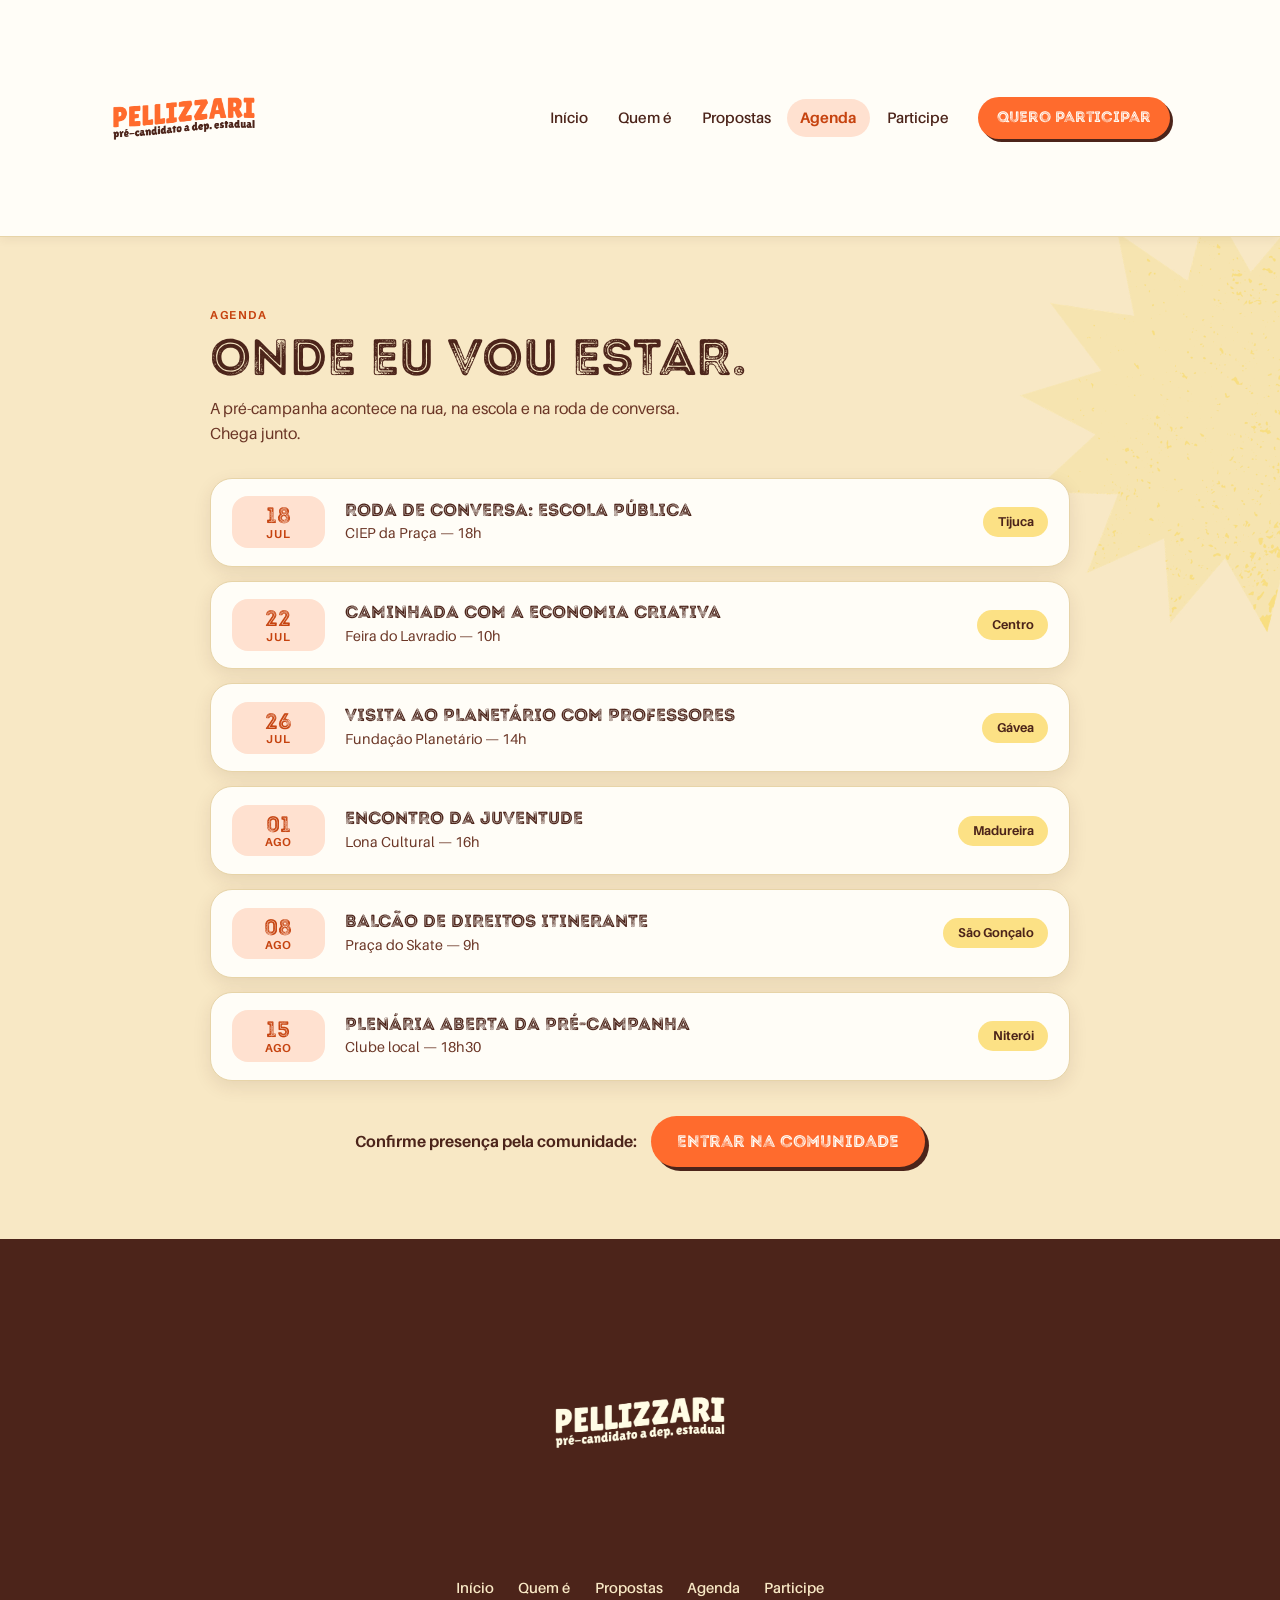
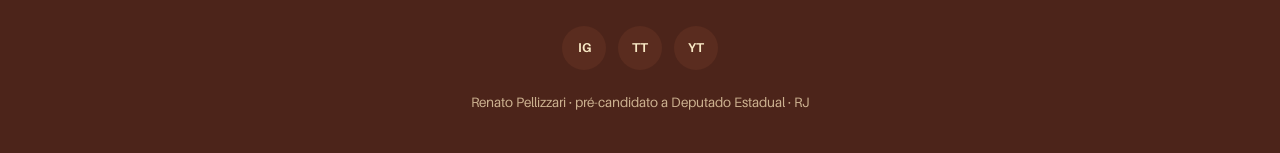
==== agenda/index.html @ 9db0ce03 "Site da pré-campanha Pellizzari (estático, pronto para GitHub Pages) - 5 páginas em pastas: / · /que" ====
<!DOCTYPE html>
<html lang="pt-BR">
<head>
<meta charset="utf-8">
<meta name="viewport" content="width=device-width, initial-scale=1">
<title>Agenda · Pellizzari — pré-campanha</title>
<meta name="description" content="Onde o Pelli vai estar: rodas de conversa, caminhadas e encontros da pré-campanha pelo Rio. Chega junto.">
<meta property="og:type" content="website">
<meta property="og:title" content="Agenda — Renato Pellizzari">
<meta property="og:description" content="Onde o Pelli vai estar: rodas de conversa, caminhadas e encontros da pré-campanha pelo Rio. Chega junto.">
<meta property="og:url" content="https://renatopellizzari.com.br/agenda/">
<meta property="og:image" content="https://renatopellizzari.com.br/assets/og.png">
<meta name="twitter:card" content="summary_large_image">
<link rel="stylesheet" href="/assets/styles.css">
<script src="/assets/dc-compat.js" defer></script>
</head>
<body>
<main lang="pt-BR" style="overflow-x:hidden">

  <header class="site-header">
    <div class="sh-inner">
      <a href="/" class="sh-logo" aria-label="Página inicial Pellizzari"><img src="/assets/img/logo-principal.png" alt="Pellizzari"></a>
      <nav class="sh-nav" aria-label="Menu principal">
        <a href="/">Início</a>
        <a href="/quem-e/">Quem é</a>
        <a href="/propostas/">Propostas</a>
        <a href="/agenda/" class="active">Agenda</a>
        <a href="/participe/">Participe</a>
      </nav>
      <a href="/participe/" class="sh-cta">Quero participar</a>
      <button type="button" class="sh-burger" aria-label="Abrir menu" aria-expanded="false">☰</button>
    </div>
    <nav class="sh-mobile" aria-label="Menu móvel">
      <a href="/">Início</a>
      <a href="/quem-e/">Quem é</a>
      <a href="/propostas/">Propostas</a>
      <a href="/agenda/" class="active">Agenda</a>
      <a href="/participe/">Participe</a>
    </nav>
  </header>

  <section style="background:#f8e8c5;padding:64px 22px 72px;position:relative;overflow:hidden">
    <img src="/assets/img/sunburst-amarelo.png" alt="" aria-hidden="true" style="position:absolute;right:clamp(-240px,-16vw,-130px);top:-160px;width:clamp(280px,38vw,480px);opacity:.5;pointer-events:none;transform:rotate(10deg)">
    <div style="max-width:860px;margin:0 auto;position:relative;z-index:1">
      <span style="font-weight:800;font-size:.72rem;text-transform:uppercase;letter-spacing:.14em;color:#c6430f">Agenda</span>
      <h1 style="font-family:'Intro Rust',sans-serif;font-weight:700;text-transform:uppercase;font-size:clamp(2rem,5.5vw,3.2rem);line-height:1.03;margin:.3rem 0 .8rem;color:#4c241a">Onde eu vou estar.</h1>
      <p style="margin:0 0 2rem;color:#6b3626;max-width:56ch">A pré-campanha acontece na rua, na escola e na roda de conversa. Chega junto.</p>

      <!-- Eventos (edite livremente) -->
      <div id="agenda-lista" style="display:flex;flex-direction:column;gap:14px"></div>

      <div style="display:flex;flex-wrap:wrap;align-items:center;gap:14px;margin-top:2.2rem;justify-content:center;text-align:center">
        <p style="margin:0;font-weight:700;color:#4c241a">Confirme presença pela comunidade:</p>
        <a href="/participe/" style="font-family:'Intro Rust',sans-serif;font-weight:700;font-size:1.05rem;background:#ff6b2d;color:#fffdf7;border-radius:999px;padding:.8rem 1.6rem;text-decoration:none;display:inline-flex;box-shadow:4px 4px 0 #4c241a" style-hover="background:#f0561a;color:#fffdf7" style-active="transform:translate(2px,2px);box-shadow:2px 2px 0 #4c241a">Entrar na comunidade</a>
      </div>
    </div>
  </section>

  <footer class="site-footer">
    <div class="sf-inner">
      <img src="/assets/img/logo-pellizzari-creme.png" alt="Pellizzari">
      <nav class="sf-nav" aria-label="Menu do rodapé">
        <a href="/">Início</a>
        <a href="/quem-e/">Quem é</a>
        <a href="/propostas/">Propostas</a>
        <a href="/agenda/">Agenda</a>
        <a href="/participe/">Participe</a>
      </nav>
      <div class="sf-social">
        <a href="#" aria-label="Instagram">IG</a>
        <a href="#" aria-label="TikTok">TT</a>
        <a href="#" aria-label="YouTube">YT</a>
      </div>
      <p class="sf-legal">Renato Pellizzari · pré-candidato a Deputado Estadual · RJ</p>
    </div>
  </footer>

</main>

<script>
  // Edite esta lista para atualizar a agenda.
  var EVENTOS = [
    { dia:"18", mes:"jul", titulo:"Roda de conversa: escola pública", local:"CIEP da Praça — 18h", bairro:"Tijuca" },
    { dia:"22", mes:"jul", titulo:"Caminhada com a economia criativa", local:"Feira do Lavradio — 10h", bairro:"Centro" },
    { dia:"26", mes:"jul", titulo:"Visita ao Planetário com professores", local:"Fundação Planetário — 14h", bairro:"Gávea" },
    { dia:"01", mes:"ago", titulo:"Encontro da juventude", local:"Lona Cultural — 16h", bairro:"Madureira" },
    { dia:"08", mes:"ago", titulo:"Balcão de direitos itinerante", local:"Praça do Skate — 9h", bairro:"São Gonçalo" },
    { dia:"15", mes:"ago", titulo:"Plenária aberta da pré-campanha", local:"Clube local — 18h30", bairro:"Niterói" }
  ];
  var lista = document.getElementById('agenda-lista');
  EVENTOS.forEach(function(ev){
    var el = document.createElement('article');
    el.setAttribute('style','background:#fffdf7;border:1px solid #e7d4a8;border-radius:22px;padding:1.1rem 1.3rem;box-shadow:0 6px 18px rgba(74,36,26,.1);display:flex;flex-wrap:wrap;align-items:center;gap:14px 20px');
    el.innerHTML =
      '<div style="background:#ffe1d0;color:#c6430f;border-radius:16px;min-width:74px;padding:.5rem .6rem;display:flex;flex-direction:column;align-items:center;line-height:1.05;flex-shrink:0">'
      + '<span style="font-family:\'Intro Rust\',sans-serif;font-weight:700;font-size:1.4rem">'+ev.dia+'</span>'
      + '<span style="font-weight:800;font-size:.72rem;text-transform:uppercase;letter-spacing:.08em">'+ev.mes+'</span></div>'
      + '<div style="flex:1 1 220px;min-width:200px">'
      + '<h2 style="font-family:\'Intro Rust\',sans-serif;font-weight:700;text-transform:uppercase;font-size:1.1rem;line-height:1.12;margin:0 0 .2rem;color:#4c241a">'+ev.titulo+'</h2>'
      + '<p style="margin:0;font-size:.9rem;color:#6b3626">'+ev.local+'</p></div>'
      + '<span style="font-weight:700;font-size:.8rem;border-radius:999px;padding:.32rem .9rem;background:#fce185;color:#4c241a;flex-shrink:0">'+ev.bairro+'</span>';
    lista.appendChild(el);
  });
</script>
</body>
</html>
---- assets/styles.css ----
/* ===== Fontes da marca (auto-hospedadas) ===== */
@font-face{font-family:"Intro Rust";src:url("fonts/IntroRust-Display.woff2") format("woff2");font-weight:400 900;font-display:swap}
@font-face{font-family:"Aileron";src:url("fonts/Aileron-Regular.woff2") format("woff2");font-weight:400;font-display:swap}
@font-face{font-family:"Aileron";src:url("fonts/Aileron-SemiBold.woff2") format("woff2");font-weight:600;font-display:swap}
@font-face{font-family:"Aileron";src:url("fonts/Aileron-Bold.woff2") format("woff2");font-weight:700 900;font-display:swap}
@font-face{font-family:"TT Backwards Script";src:url("fonts/TTBackwardsScript-Bold.woff2") format("woff2");font-weight:700;font-display:swap}

html{scroll-behavior:smooth}
body{margin:0;background:#f8e8c5;color:#4c241a;font-family:"Aileron",system-ui,sans-serif;line-height:1.55;-webkit-font-smoothing:antialiased}
a{color:#c6430f}a:hover{color:#ff6b2d}
:focus-visible{outline:3px solid #ff6b2d;outline-offset:2px}
img{max-width:100%}

/* ===== Header ===== */
.site-header{position:sticky;top:0;z-index:50;background:#fffdf7;border-bottom:1px solid #e7d4a8;box-shadow:0 2px 10px rgba(74,36,26,.07)}
.sh-inner{max-width:1060px;margin:0 auto;display:flex;align-items:center;gap:16px;padding:12px 22px}
.sh-logo{display:flex;flex-shrink:0}.sh-logo img{width:150px}
.sh-nav{display:flex;gap:4px;margin-left:auto;align-items:center}
.sh-nav a{font-weight:600;color:#4c241a;text-decoration:none;font-size:.95rem;padding:.45rem .8rem;border-radius:999px;transition:color .15s,background .15s}
.sh-nav a:hover{color:#c6430f}
.sh-nav a.active{font-weight:800;color:#c6430f;background:#ffe1d0}
.sh-cta{font-family:"Intro Rust",sans-serif;font-weight:700;font-size:.95rem;background:#ff6b2d;color:#fffdf7;border-radius:999px;padding:.6rem 1.2rem;text-decoration:none;white-space:nowrap;box-shadow:3px 3px 0 #4c241a;flex-shrink:0;transition:transform .1s,box-shadow .1s,background .12s}
.sh-cta:hover{background:#f0561a;color:#fffdf7}
.sh-cta:active{transform:translate(2px,2px);box-shadow:1px 1px 0 #4c241a}
.sh-burger{display:none;background:#fcf3dd;border:1px solid #e7d4a8;border-radius:12px;width:44px;height:44px;cursor:pointer;font-size:1.2rem;color:#4c241a;align-items:center;justify-content:center;flex-shrink:0}
.sh-mobile{display:none;flex-direction:column;padding:8px 22px 18px;gap:2px;background:#fffdf7;border-top:1px solid #e7d4a8}
.sh-mobile a{font-weight:600;color:#4c241a;text-decoration:none;font-size:1.05rem;padding:.7rem .4rem;border-bottom:1px solid #fcf3dd}
.sh-mobile a.active{color:#c6430f;font-weight:800}
.sh-mobile.open{display:flex}
@media (max-width:860px){
  .sh-nav{display:none}
  .sh-burger{display:flex}
  .sh-cta{margin-left:auto}
}

/* ===== Footer ===== */
.site-footer{background:#4c241a;padding:56px 22px 40px}
.sf-inner{max-width:1060px;margin:0 auto;display:flex;flex-direction:column;align-items:center;gap:22px;text-align:center}
.sf-inner>img{width:180px}
.sf-nav{display:flex;flex-wrap:wrap;justify-content:center;gap:4px 18px}
.sf-nav a{color:#f8e8c5;text-decoration:none;font-weight:600;font-size:.92rem;padding:.3rem .2rem}
.sf-nav a:hover{color:#fac730}
.sf-social{display:flex;gap:12px}
.sf-social a{width:44px;height:44px;border-radius:999px;background:#5a2c1f;color:#f8e8c5;display:flex;align-items:center;justify-content:center;text-decoration:none;font-weight:800;font-size:.8rem;transition:background .15s,color .15s}
.sf-social a:hover{background:#ff6b2d;color:#fffdf7}
.sf-legal{margin:0;color:#cbb08f;font-size:.85rem}

@media (prefers-reduced-motion:reduce){*{transition:none!important}}
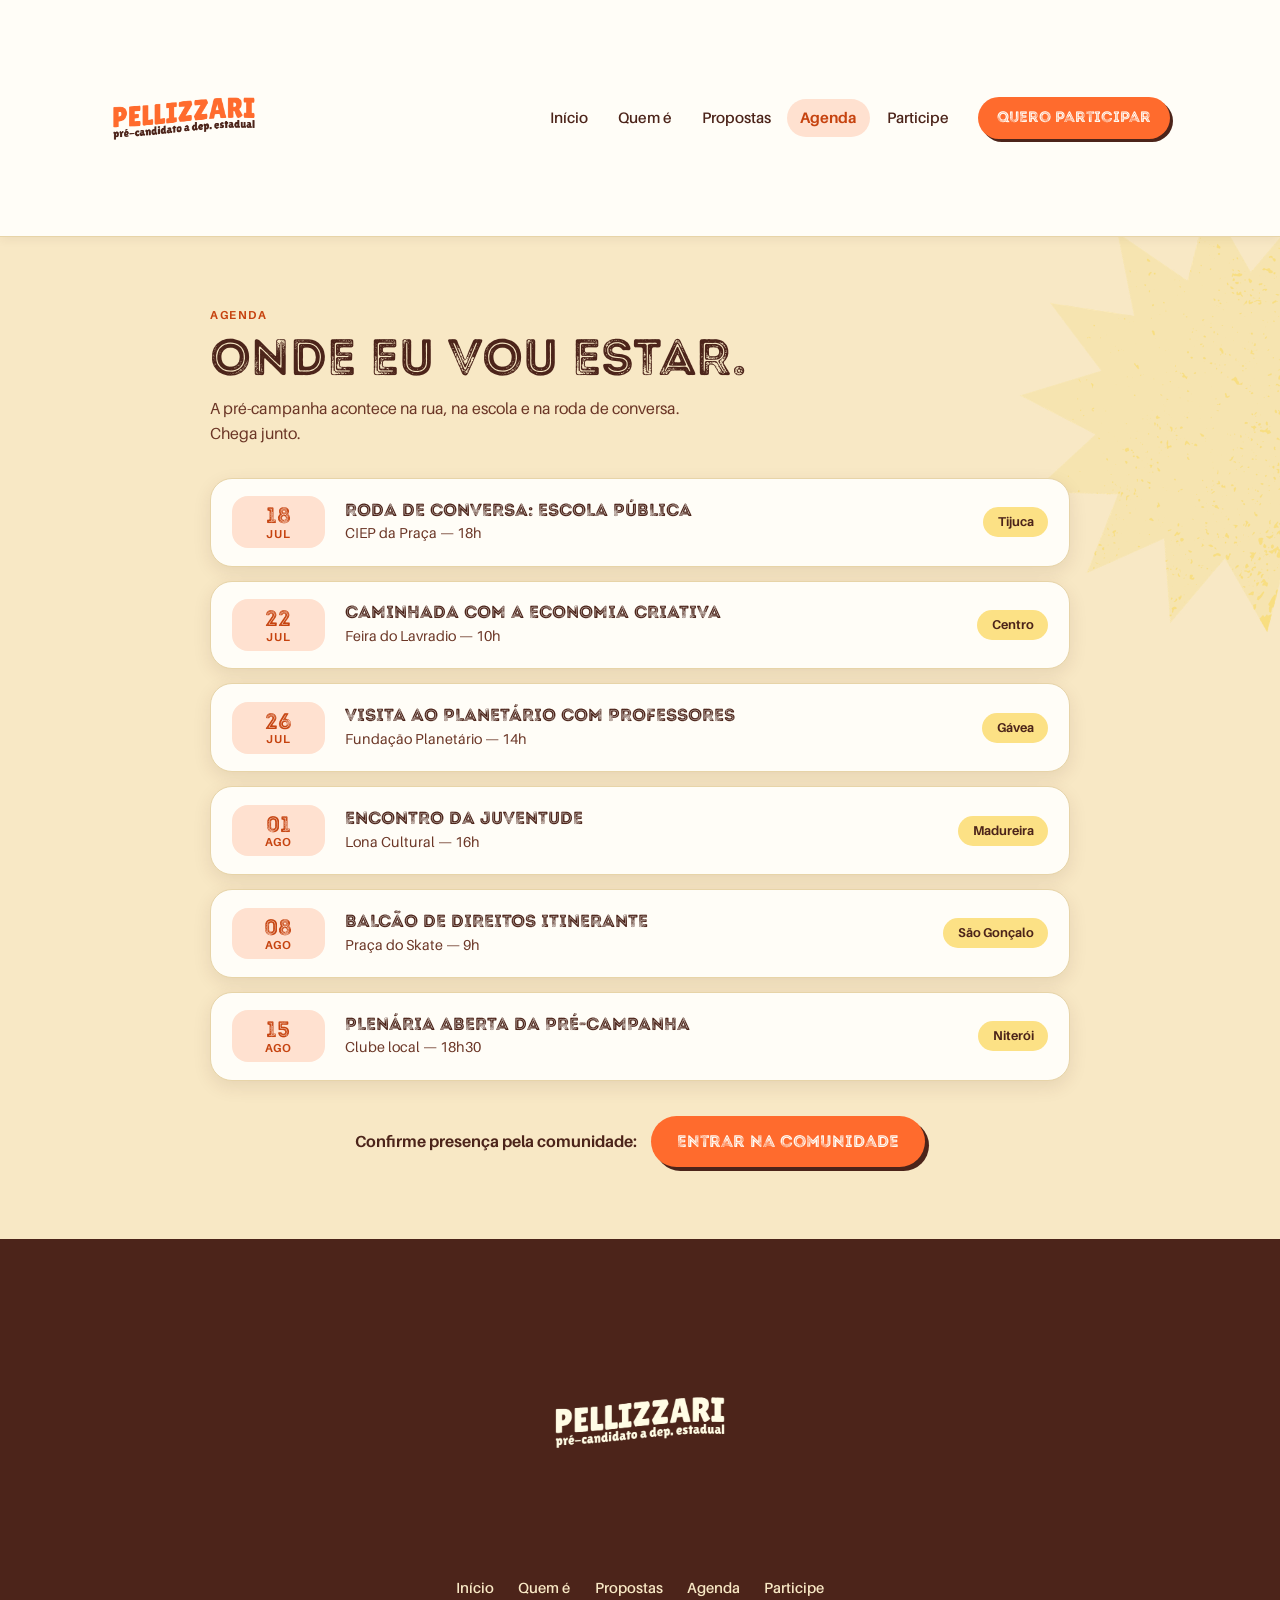
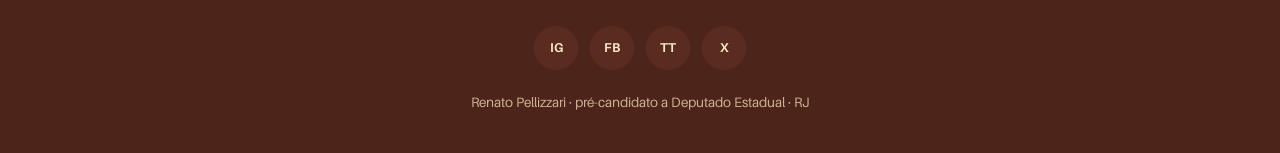
==== commit 4749befd: "Rodapé: links reais de Instagram, Facebook, TikTok e X Co-Authored-By: Claude Opus 4.8 <noreply@anth" ====
--- a/agenda/index.html
+++ b/agenda/index.html
@@ -67,9 +67,10 @@
         <a href="/participe/">Participe</a>
       </nav>
       <div class="sf-social">
-        <a href="#" aria-label="Instagram">IG</a>
-        <a href="#" aria-label="TikTok">TT</a>
-        <a href="#" aria-label="YouTube">YT</a>
+        <a href="https://www.instagram.com/renatopellizzari/" target="_blank" rel="noopener" aria-label="Instagram">IG</a>
+        <a href="https://www.facebook.com/renato.pellizzari" target="_blank" rel="noopener" aria-label="Facebook">FB</a>
+        <a href="https://www.tiktok.com/@repellizzari" target="_blank" rel="noopener" aria-label="TikTok">TT</a>
+        <a href="https://x.com/repellizzari" target="_blank" rel="noopener" aria-label="X">X</a>
       </div>
       <p class="sf-legal">Renato Pellizzari · pré-candidato a Deputado Estadual · RJ</p>
     </div>
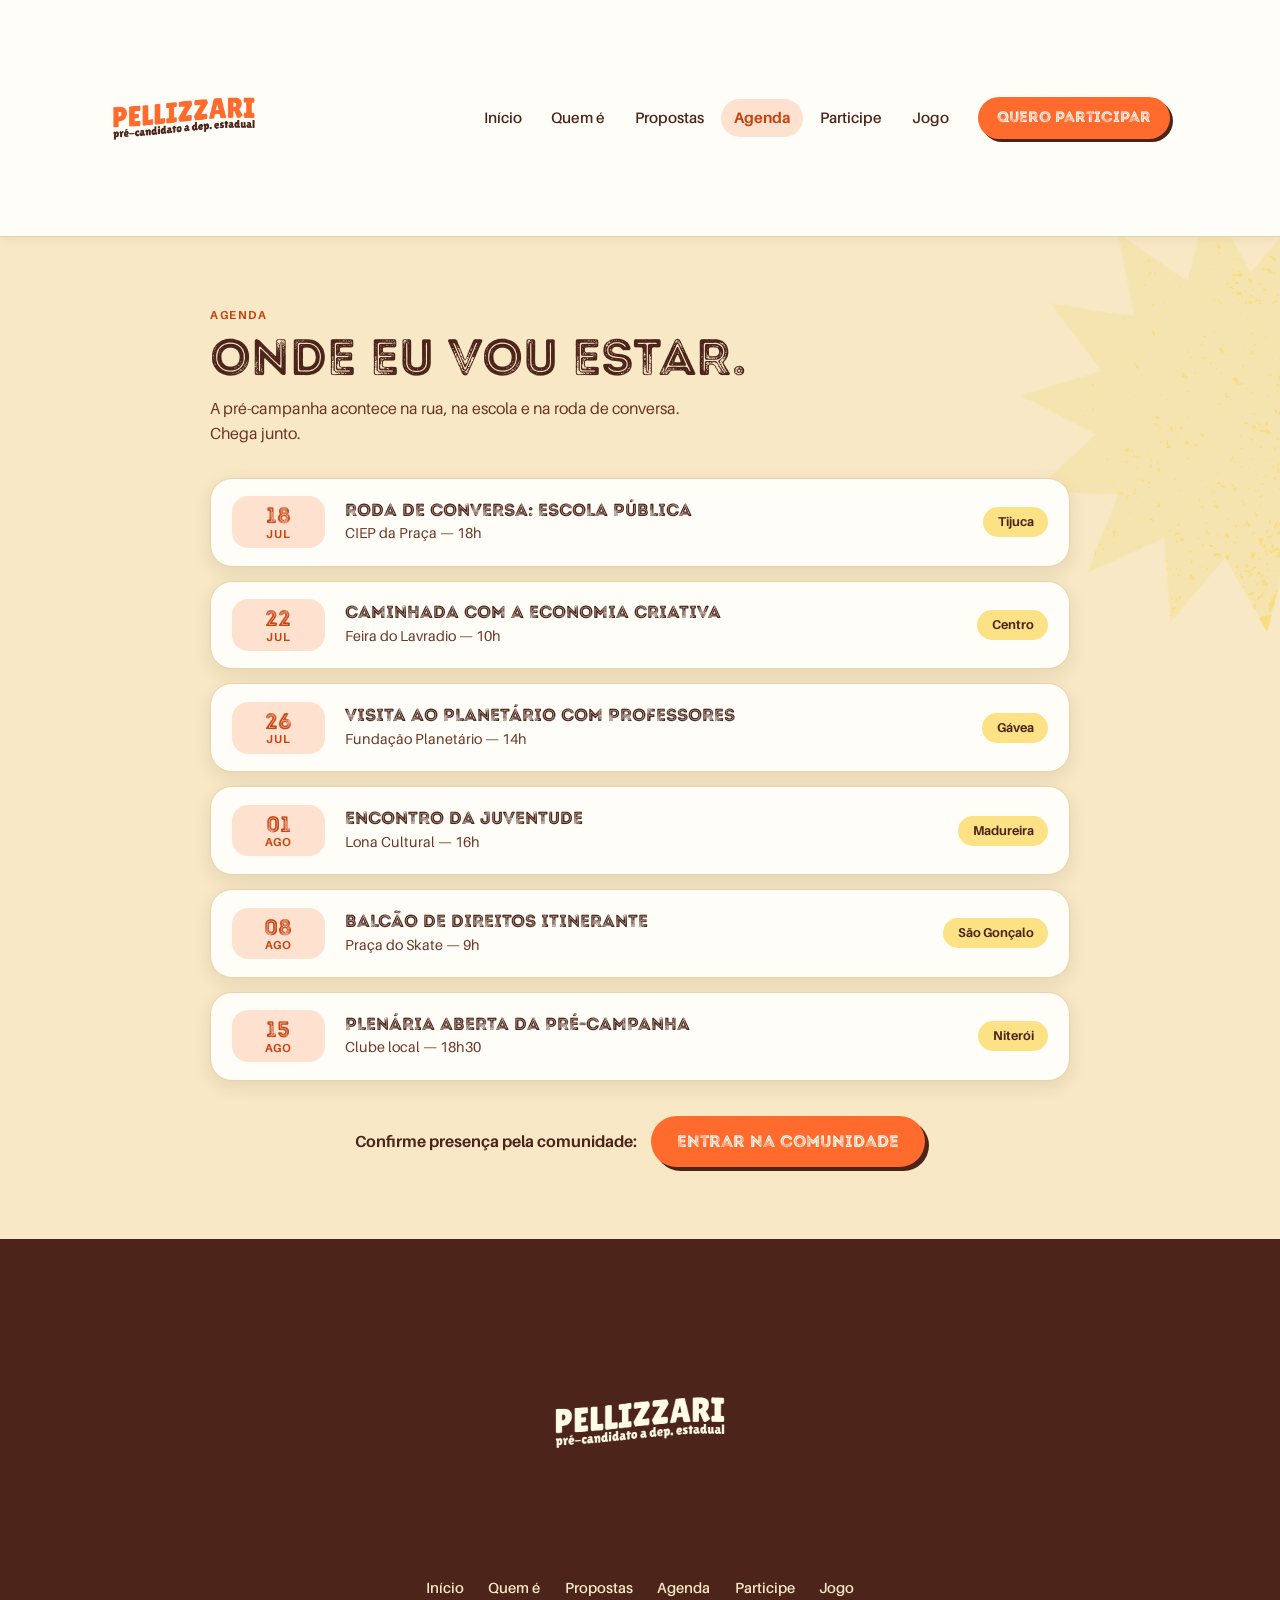
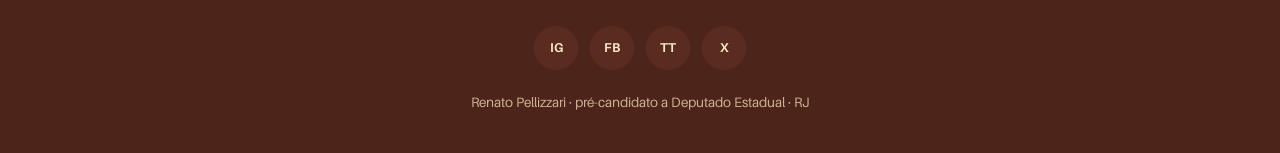
==== commit d4bcad15: "Adiciona "Jogo" ao menu (cabeçalho, mobile e rodapé) de todas as páginas Link para /jogo/ inserido a" ====
--- a/agenda/index.html
+++ b/agenda/index.html
@@ -26,6 +26,7 @@
         <a href="/propostas/">Propostas</a>
         <a href="/agenda/" class="active">Agenda</a>
         <a href="/participe/">Participe</a>
+        <a href="/jogo/">Jogo</a>
       </nav>
       <a href="/participe/" class="sh-cta">Quero participar</a>
       <button type="button" class="sh-burger" aria-label="Abrir menu" aria-expanded="false">☰</button>
@@ -36,6 +37,7 @@
       <a href="/propostas/">Propostas</a>
       <a href="/agenda/" class="active">Agenda</a>
       <a href="/participe/">Participe</a>
+      <a href="/jogo/">Jogo</a>
     </nav>
   </header>
 
@@ -65,6 +67,7 @@
         <a href="/propostas/">Propostas</a>
         <a href="/agenda/">Agenda</a>
         <a href="/participe/">Participe</a>
+        <a href="/jogo/">Jogo</a>
       </nav>
       <div class="sf-social">
         <a href="https://www.instagram.com/renatopellizzari/" target="_blank" rel="noopener" aria-label="Instagram">IG</a>
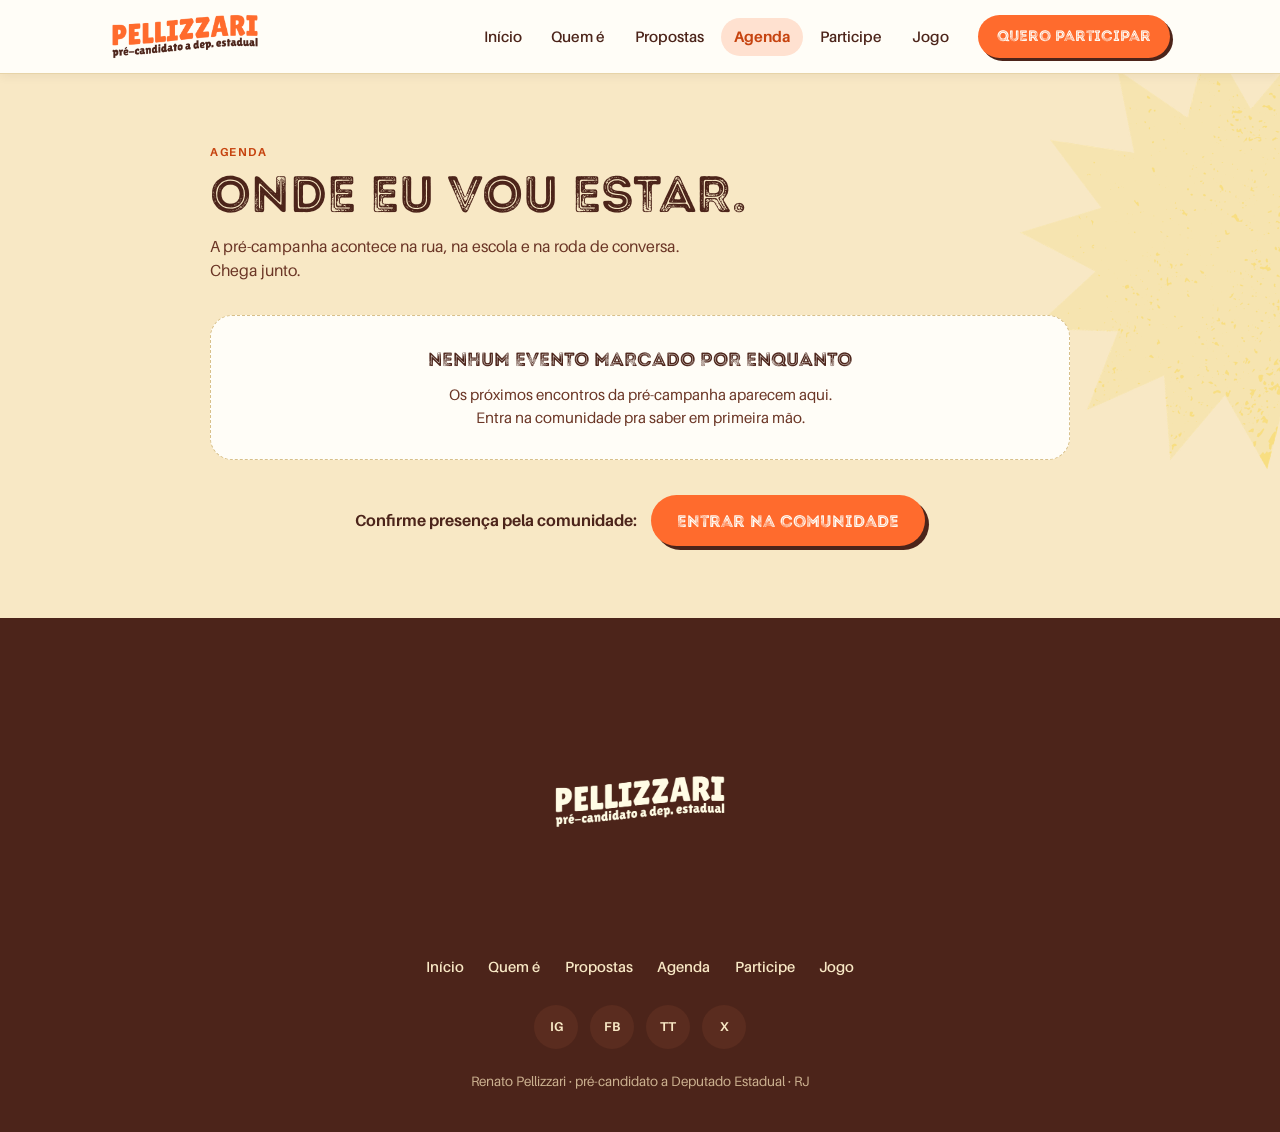
==== commit 741e2ffb: "Agenda: estado vazio "Nenhum evento marcado" e logo atualizado Agenda sem eventos placeholder: lista" ====
--- a/agenda/index.html
+++ b/agenda/index.html
@@ -83,15 +83,16 @@
 
 <script>
   // Edite esta lista para atualizar a agenda.
-  var EVENTOS = [
-    { dia:"18", mes:"jul", titulo:"Roda de conversa: escola pública", local:"CIEP da Praça — 18h", bairro:"Tijuca" },
-    { dia:"22", mes:"jul", titulo:"Caminhada com a economia criativa", local:"Feira do Lavradio — 10h", bairro:"Centro" },
-    { dia:"26", mes:"jul", titulo:"Visita ao Planetário com professores", local:"Fundação Planetário — 14h", bairro:"Gávea" },
-    { dia:"01", mes:"ago", titulo:"Encontro da juventude", local:"Lona Cultural — 16h", bairro:"Madureira" },
-    { dia:"08", mes:"ago", titulo:"Balcão de direitos itinerante", local:"Praça do Skate — 9h", bairro:"São Gonçalo" },
-    { dia:"15", mes:"ago", titulo:"Plenária aberta da pré-campanha", local:"Clube local — 18h30", bairro:"Niterói" }
-  ];
+  var EVENTOS = []; // sem eventos marcados no momento (adicione objetos aqui para publicar)
   var lista = document.getElementById('agenda-lista');
+  if (EVENTOS.length === 0) {
+    var vazio = document.createElement('div');
+    vazio.setAttribute('style','background:#fffdf7;border:1px dashed #d8c08a;border-radius:22px;padding:1.8rem 1.4rem;text-align:center');
+    vazio.innerHTML =
+      '<p style="margin:0;font-family:\'Intro Rust\',sans-serif;font-weight:700;text-transform:uppercase;font-size:1.2rem;color:#4c241a">Nenhum evento marcado por enquanto</p>'
+      + '<p style="margin:.5rem auto 0;font-size:.95rem;color:#6b3626;max-width:44ch">Os próximos encontros da pré-campanha aparecem aqui. Entra na comunidade pra saber em primeira mão.</p>';
+    lista.appendChild(vazio);
+  }
   EVENTOS.forEach(function(ev){
     var el = document.createElement('article');
     el.setAttribute('style','background:#fffdf7;border:1px solid #e7d4a8;border-radius:22px;padding:1.1rem 1.3rem;box-shadow:0 6px 18px rgba(74,36,26,.1);display:flex;flex-wrap:wrap;align-items:center;gap:14px 20px');
